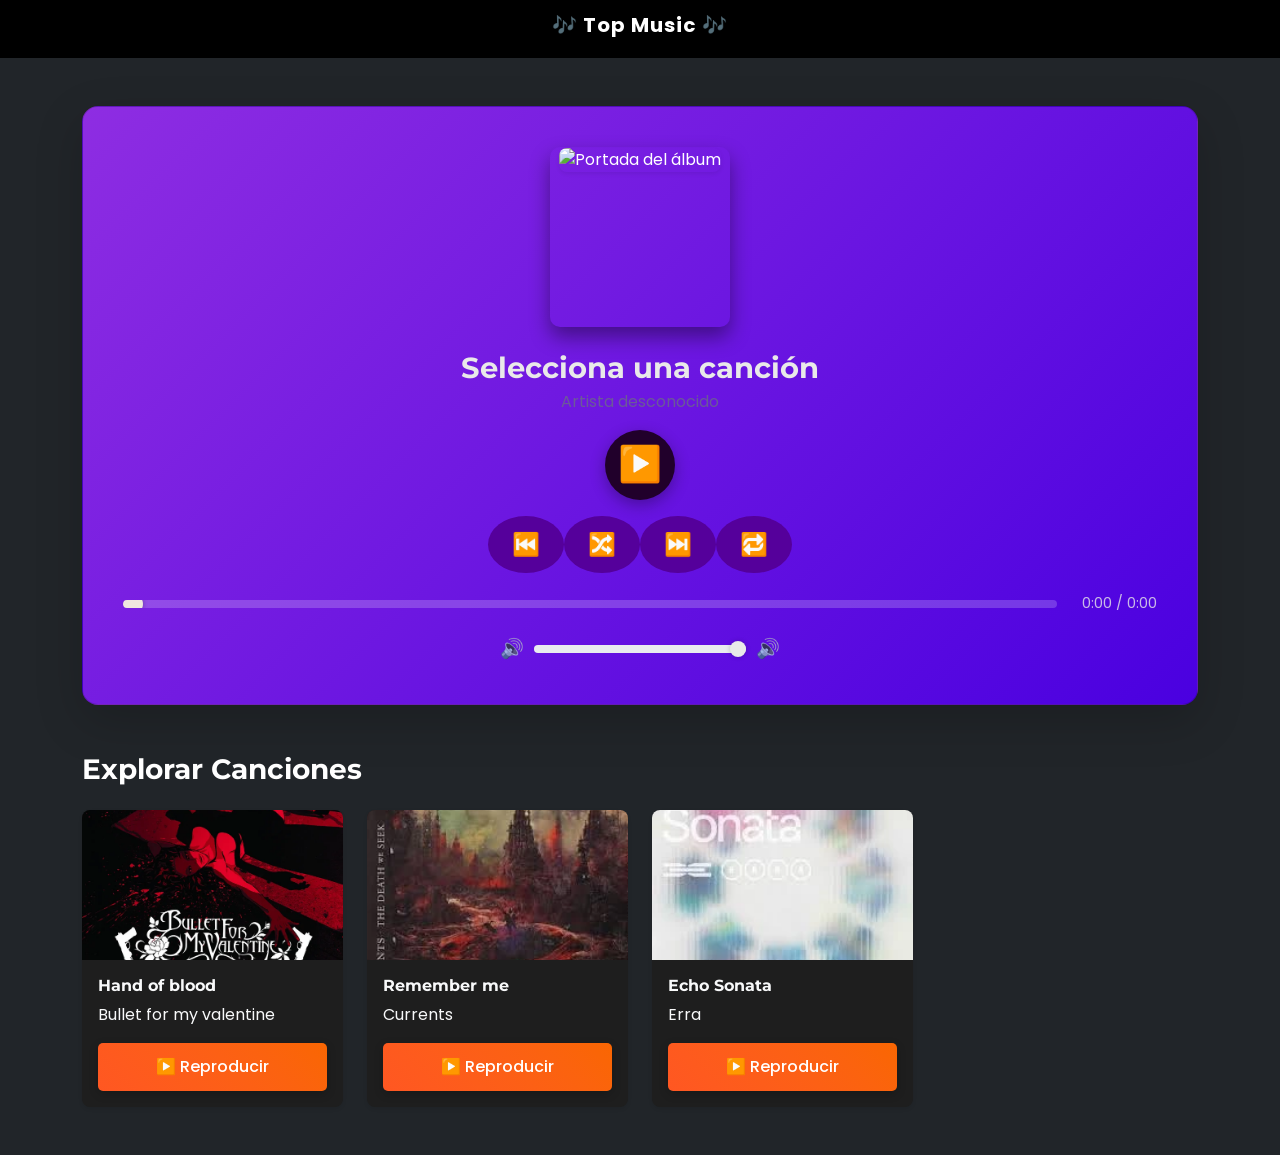
==== index.html @ 325a3cd8 "Update index.html" ====
<!DOCTYPE html>
<html lang="es">
<head>
  <meta charset="UTF-8">
  <meta name="viewport" content="width=device-width, initial-scale=1">
  <title>🎶 Top Music 🎶</title>
  <link href="https://fonts.googleapis.com/css2?family=Montserrat:wght@400;600;700&family=Poppins:wght@300;400;500&display=swap" rel="stylesheet">
  <link href="https://cdn.jsdelivr.net/npm/bootstrap@5.3.2/dist/css/bootstrap.min.css" rel="stylesheet">
  <link rel="stylesheet" href="style.css">
</head>
<body class="bg-dark text-light">

<nav class="navbar navbar-dark bg-black">
    <div class="container-fluid text-center"> 
      <a class="navbar-brand h1 fw-bold mx-auto" href="#">🎶 Top Music 🎶</a>
    </div>
</nav>

  <div class="container my-5">
    <div class="main-player card shadow-lg p-4 bg-gradient-dark rounded-4">
      <div class="card-body text-center">
        <div class="album-cover-container mb-4">
          <img id="current-cover" src="img/default-cover.jpg" class="img-fluid rounded-3 shadow-sm" alt="Portada del álbum">
        </div>
        
        <h2 id="current-title" class="fw-bold mb-1">Selecciona una canción</h2>
        <p id="current-artist" class="text-secondary mb-3">Artista desconocido</p>
        
        <audio id="main-audio" class="w-100" preload="auto">
          <source id="main-source" src="" type="audio/mpeg">
          Tu navegador no soporta audio.
        </audio>
        
        </div>
    </div>
  </div>

  <div class="container mb-5">
    <h3 class="text-white fw-bold mb-4">Explorar Canciones</h3>
    <div class="row row-cols-1 row-cols-sm-2 row-cols-md-3 row-cols-lg-4 g-4" id="song-list-container">
      
      <div class="col">
        <div class="song-card card bg-secondary-dark text-light border-0 shadow-sm rounded-3 h-100">
          <img src="img/Hand_of_sangre.webp" class="card-img-top rounded-top-3" alt="Portada del álbum de Canción 1">
          <div class="card-body d-flex flex-column justify-content-between">
            <div>
              <h4 class="card-title h6 fw-bold">Hand of blood</h4> 
              <p class="card-text text-light-subtle">Bullet for my valentine</p>
            </div>
            <button class="btn btn-primary-gradient btn-play mt-3"
             data-title="Hand of Blood"
              data-artist="Bullet for my valentitne"
             data-src="musica/Hand of Blood.mp3" 
             data-cover="img/Hand_of_sangre.webp">
             ▶️ Reproducir
            </button>
          </div>
        </div>
      </div>

      <div class="col">
        <div class="song-card card bg-secondary-dark text-light border-0 shadow-sm rounded-3 h-100">
          <img src="img/Remember me.webp" class="card-img-top rounded-top-3" alt="Portada del álbum de Canción 2">
          <div class="card-body d-flex flex-column justify-content-between">
            <div>
              <h4 class="card-title h6 fw-bold">Remember me</h4>
              <p class="card-text text-light-subtle">Currents</p>
            </div>
            <button class="btn btn-primary-gradient btn-play mt-3"
              data-title="Remember me"
              data-artist="Currents"
              data-src="musica/Remember me.mp3"
              data-cover="img/Remember me.webp">
              ▶️ Reproducir
            </button>
          </div>
        </div>
      </div>

      <div class="col">
        <div class="song-card card bg-secondary-dark text-light border-0 shadow-sm rounded-3 h-100">
          <img src="img/Echo sonata ERRA.webp" class="card-img-top rounded-top-3" alt="Portada del álbum de Canción 3">
          <div class="card-body d-flex flex-column justify-content-between">
            <div>
              <h4 class="card-title h6 fw-bold">Echo Sonata</h4>
              <p class="card-text text-light-subtle">Erra</p>
            </div>
            <button class="btn btn-primary-gradient btn-play mt-3"
              data-title="Echo Sonata"
              data-artist="Erra"
              data-src="musica/Echo Sonata.mp3"
              data-cover="img/Echo sonata ERRA.webp">
              ▶️ Reproducir
            </button>
          </div>
        </div>
      </div>

    </div>
  </div>

  <script src="https://cdn.jsdelivr.net/npm/bootstrap@5.3.2/dist/js/bootstrap.bundle.min.js"></script>
  <script src="script.js"></script>
</body>
</html>
---- style.css ----
:root {
  --primary-color: #8E2DE2; /* Un morado vibrante */
  --secondary-color: #4A00E0; /* Un azul-violeta oscuro */
  --accent-color: #f0e6df; /* Naranja brillante para acentos */
  --text-light: #e9e9e9;
  --text-dark: #1a1a1a;
  --bg-dark: #121212; /* Fondo casi negro */
  --bg-secondary-dark: #1e1e1e; /* Un poco más claro para cards */
  --gradient-main: linear-gradient(135deg, var(--primary-color) 0%, var(--secondary-color) 100%);
  --gradient-btn-primary: linear-gradient(45deg, #FF5722, lch(62.31% 90.08 52.36)); /* Degradado para botones principales */
  --gradient-btn-active: linear-gradient(45deg, var(--primary-color), var(--secondary-color)); /* Degradado para botones activos */
}

body {
  font-family: 'Poppins', sans-serif;
  background-color: var(--bg-dark);
  color: var(--text-light);
  min-height: 100vh;
  display: flex;
  flex-direction: column;
}

h1, h2, h3, h4, h5, h6 {
  font-family: 'Montserrat', sans-serif;
  color: var(--text-light);
}

.navbar .container-fluid {
    display: flex;
    justify-content: center; 
    padding-left: 0;
    padding-right: 0;
}

.navbar-brand {
  font-weight: 700;
  letter-spacing: 1px;
}

/* Contenedor principal del reproductor */
.main-player {
  background: var(--gradient-main); /* Degradado de fondo */
  color: white;
  padding: 2.5rem;
}

.album-cover-container {
  width: 180px;
  height: 180px;
  margin: 0 auto 1.5rem auto;
  position: relative;
  border-radius: 10px;
  overflow: hidden;
  box-shadow: 0 10px 20px rgba(0, 0, 0, 0.4);
}

.album-cover-container img {
  width: 100%;
  height: 100%;
  object-fit: cover;
  transition: transform 0.3s ease-in-out;
}

.album-cover-container img:hover {
  transform: scale(1.05); /* Pequeña animación al pasar el ratón */
}

#current-title {
  font-size: 1.8rem;
  margin-bottom: 0.5rem;
}

#current-artist {
  font-size: 1rem;
  color: var(--text-light);
  opacity: 0.7;
}

/* Estilos de botones generales */
.btn {
  border-radius: 50px;
  font-weight: 500;
  padding: 0.75rem 1.5rem;
  transition: all 0.3s ease;
  min-height: 48px;
  background-color: #000; /* Negro por defecto */
  color: var(--text-light);
  border: none;
}

/* Botón principal de Play/Pause */
.btn-lg {
  width: 70px;
  height: 70px;
  border-radius: 50%;
  font-size: 2.2rem;
  display: inline-flex;
  justify-content: center;
  align-items: center;
  background-color: #21002b; /* Negro */
  border: none;
  box-shadow: 0 5px 15px rgba(0, 0, 0, 0.3);
  color: white;
  transition: transform 0.2s ease, box-shadow 0.2s ease;
}

.btn-lg:hover {
  transform: translateY(-3px);
  box-shadow: 0 8px 20px rgba(0, 0, 0, 0.4);
  background-color: #111; 
}

.btn-lg:active {
  transform: translateY(1px);
  box-shadow: 0 3px 10px #21002b brgba(0, 0, 0, 0.2);
  background-color: #222;
}

/* Controles extra (Prev, Next, Shuffle, Loop) */
.extra-controls button {
  min-width: 50px;
  min-height: 50px;
  border-radius: 50%;
  background-color: #55009b; /* Negro sólido */
  border: none;
  color: var(--text-light);
  font-size: 1.4rem;
  display: inline-flex;
  justify-content: center;
  align-items: center;
  transition: background-color 0.2s ease, transform 0.2s ease;
}

.extra-controls button:hover {
  background-color: #21002b; /* Sutil brillo al pasar el ratón */
  transform: translateY(-2px);
}

.extra-controls button.active {
  background-color: #21002b; /* Ligeramente distinto cuando está activo */
  color: white;
}
/* Barra de Progreso */
.progress-container {
  display: flex;
  align-items: center;
  gap: 10px;
  margin-top: 20px;
}

.progress-bar {
  -webkit-appearance: none;
  appearance: none;
  width: 100%;
  height: 8px; /* Altura de la barra */
  background: rgba(255, 255, 255, 0.2); /* Fondo de la barra */
  border-radius: 5px;
  cursor: pointer;
  outline: none;
  transition: background-color 0.2s ease;
}

.progress-bar::-webkit-slider-thumb {
  -webkit-appearance: none;
  appearance: none;
  width: 20px; 
  height: 20px;
  border-radius: 50%;
  background: var(--accent-color); 
  cursor: pointer;
  box-shadow: 0 0 5px rgba(0, 0, 0, 0.3);
}

.progress-bar::-moz-range-thumb {
  width: 20px;
  height: 20px;
  border-radius: 50%;
  background: var(--accent-color);
  cursor: pointer;
  box-shadow: 0 0 5px rgba(0, 0, 0, 0.3);
  border: none;
}

.time-indicator {
  font-size: 0.9rem;
  min-width: 90px;
  text-align: right;
  color: var(--text-light);
  opacity: 0.8;
}

/* Control de Volumen */
.volume-container {
  display: flex;
  align-items: center;
  max-width: 280px;
  margin: 20px auto 0 auto;
  gap: 10px;
}

.volume-container span {
  font-size: 1.2rem;
  color: var(--text-light);
  opacity: 0.8;
}

#volume-slider {
  -webkit-appearance: none;
  appearance: none;
  width: 100%;
  height: 6px;
  background: rgba(255, 255, 255, 0.15);
  border-radius: 3px;
  cursor: pointer;
  outline: none;
}

#volume-slider::-webkit-slider-thumb {
  -webkit-appearance: none;
  appearance: none;
  width: 16px;
  height: 16px;
  border-radius: 50%;
  background: var(--text-light);
  cursor: pointer;
  box-shadow: 0 0 5px rgba(0, 0, 0, 0.2);
}

#volume-slider::-moz-range-thumb {
  width: 16px;
  height: 16px;
  border-radius: 50%;
  background: var(--text-light);
  cursor: pointer;
  box-shadow: 0 0 5px rgba(0, 0, 0, 0.2);
  border: none;
}

/* Tarjetas de Canciones */
.song-card {
  background-color: var(--bg-secondary-dark);
  transition: transform 0.2s ease, box-shadow 0.2s ease;
}

.song-card:hover {
  transform: translateY(-5px);
  box-shadow: 0 8px 20px rgba(0, 0, 0, 0.5);
}

.song-card img {
  height: 150px;
  object-fit: cover;
}

.song-card .btn-play {
  background: var(--gradient-btn-primary); /* Mantiene el degradado original */
  border: none;
  color: white;
  width: 100%;
  border-radius: 5px;
  box-shadow: 0 3px 10px rgba(0, 0, 0, 0.2);
}

.song-card .btn-play:hover {
  background: var(--gradient-btn-active);
  box-shadow: 0 5px 15px rgba(0, 0, 0, 0.3);
}

/* Mejorar el indicador de enfoque (Focus) para accesibilidad */
:focus-visible {
  outline: 3px solid var(--accent-color); /* Color de foco claro y visible */
  outline-offset: 3px;
  border-radius: 5px; /* Bordes redondeados para el foco */
}

/* Utilidad para degradados de Bootstrap */
.bg-gradient-dark {
  background: var(--gradient-main) !important;
}

@media (max-width: 768px) {
  .main-player {
    padding: 1.5rem;
  }
  #current-title {
    font-size: 1.5rem;
  }
  .btn-lg {
    width: 60px;
    height: 60px;
    font-size: 1.8rem;
  }
  .extra-controls button {
    min-width: 45px;
    min-height: 45px;
    font-size: 1.2rem;
  }
  .volume-container {
    max-width: 200px;
  }
}
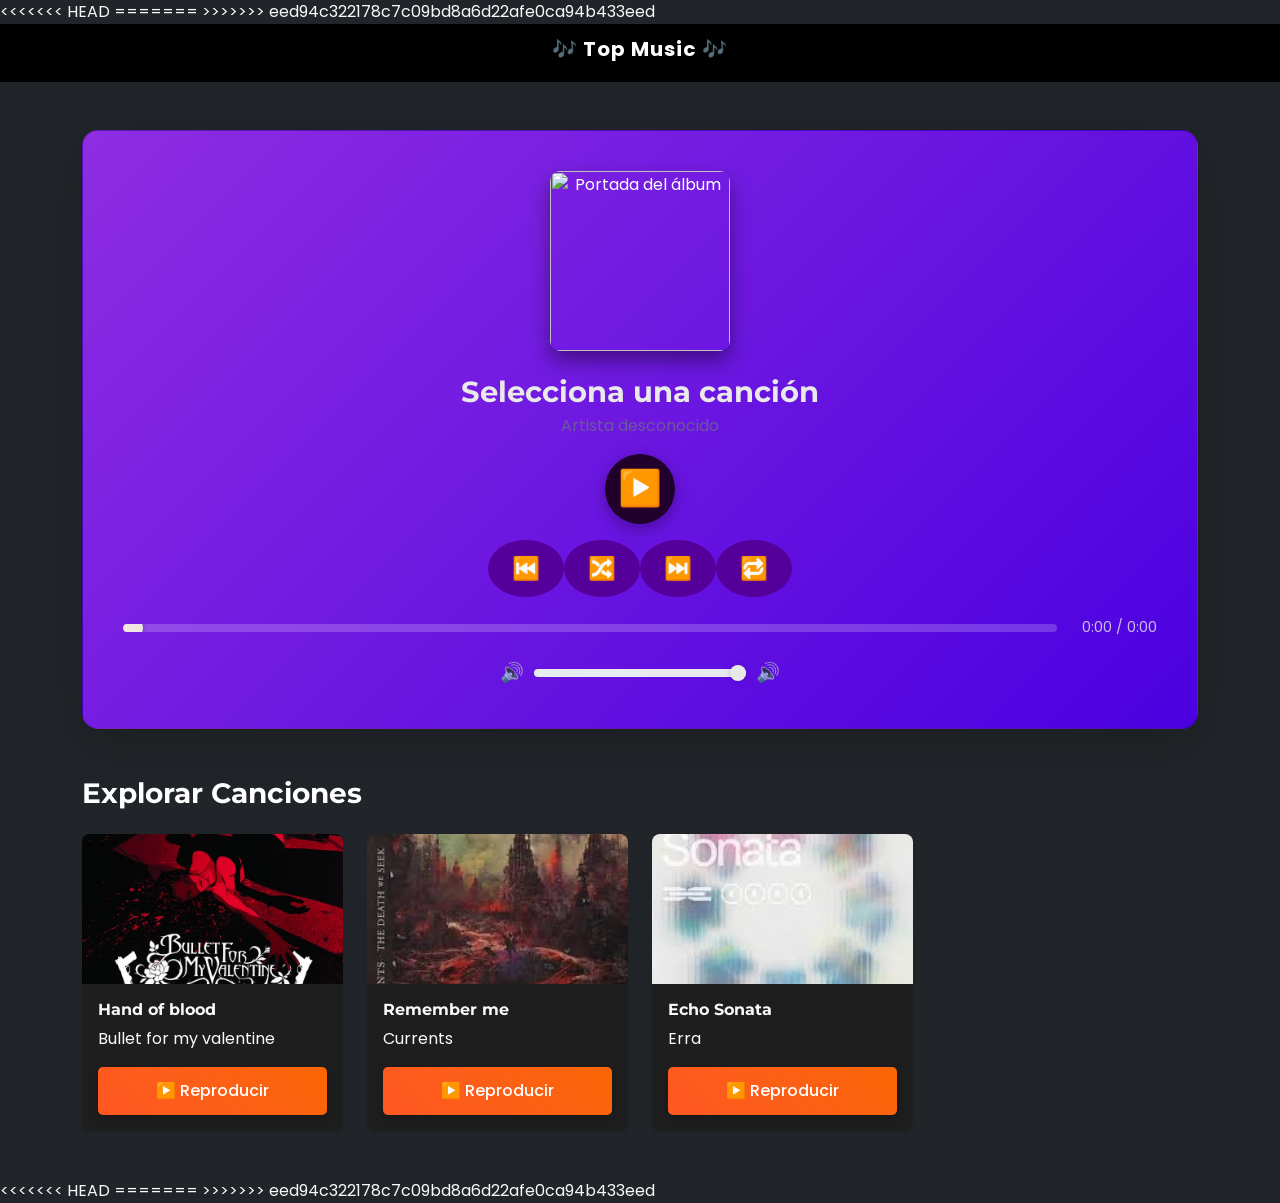
==== commit 40f0fed6: "Merge branch 'main' of https://github.com/NecroticG1/Top-Music" ====
--- a/index.html
+++ b/index.html
@@ -1,4 +1,7 @@
+<<<<<<< HEAD
 
+=======
+>>>>>>> eed94c322178c7c09bd8a6d22afe0ca94b433eed
 <!DOCTYPE html>
 <html lang="es">
 <head>
@@ -103,4 +106,8 @@
   <script src="https://cdn.jsdelivr.net/npm/bootstrap@5.3.2/dist/js/bootstrap.bundle.min.js"></script>
   <script src="script.js"></script>
 </body>
+<<<<<<< HEAD
 </html>
+=======
+</html>
+>>>>>>> eed94c322178c7c09bd8a6d22afe0ca94b433eed
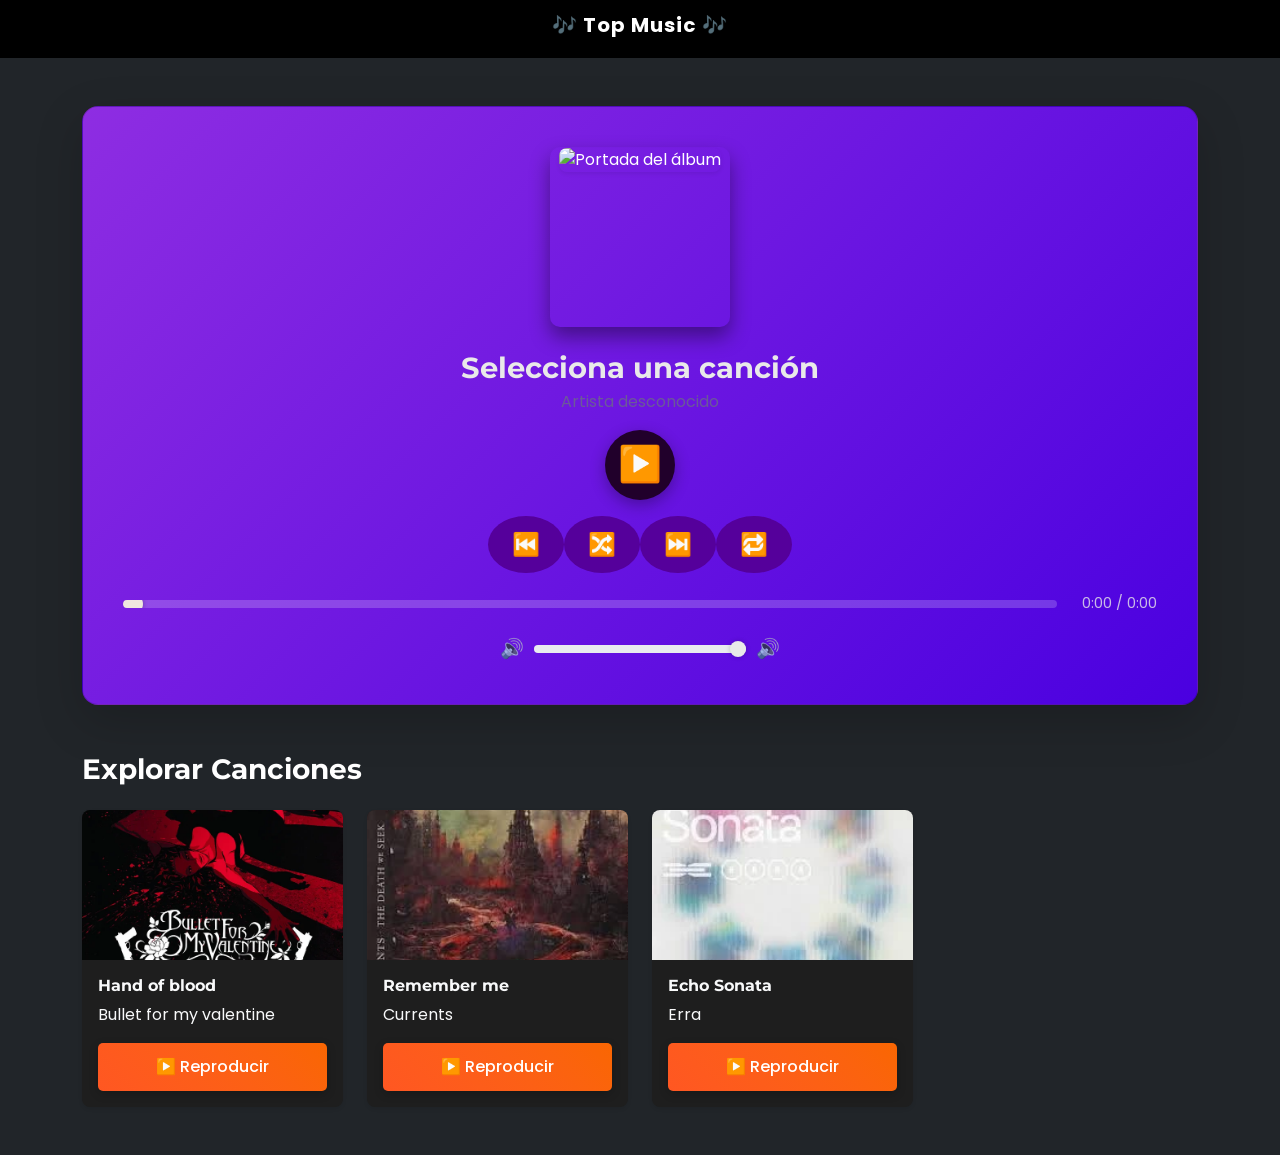
==== commit 4b91a25b: "Update index.html" ====
--- a/index.html
+++ b/index.html
@@ -1,7 +1,3 @@
-<<<<<<< HEAD
-
-=======
->>>>>>> eed94c322178c7c09bd8a6d22afe0ca94b433eed
 <!DOCTYPE html>
 <html lang="es">
 <head>
@@ -106,8 +102,4 @@
   <script src="https://cdn.jsdelivr.net/npm/bootstrap@5.3.2/dist/js/bootstrap.bundle.min.js"></script>
   <script src="script.js"></script>
 </body>
-<<<<<<< HEAD
 </html>
-=======
-</html>
->>>>>>> eed94c322178c7c09bd8a6d22afe0ca94b433eed
